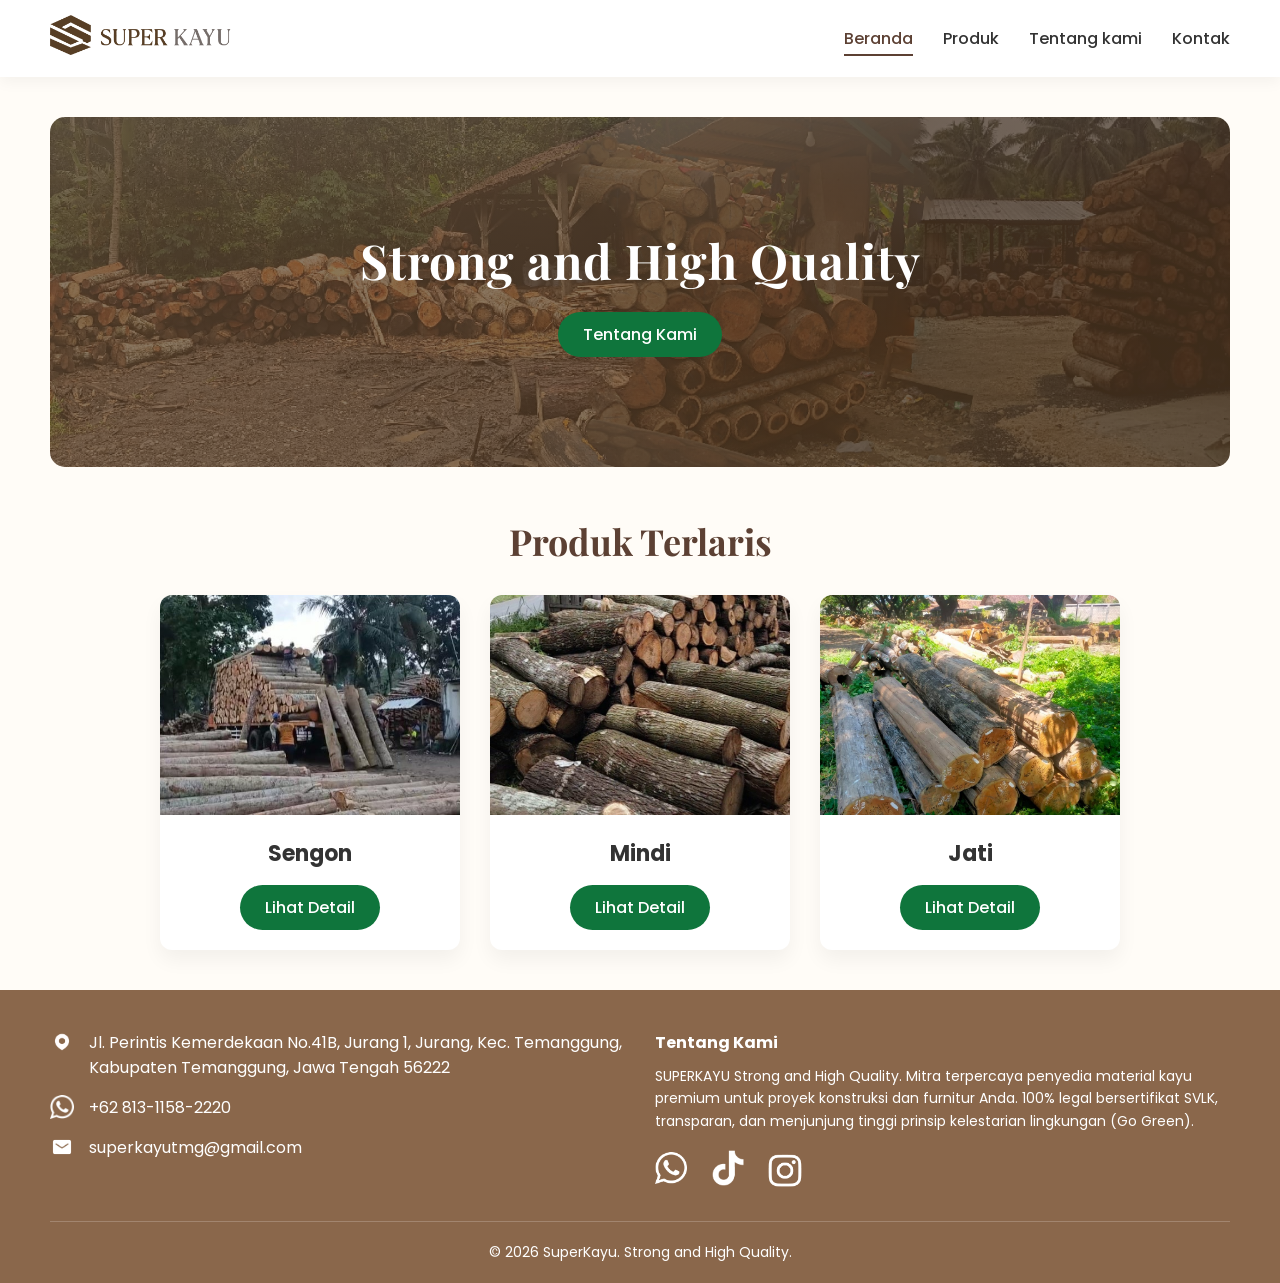
==== index.html @ 5df522ae "Add files via upload" ====
<!DOCTYPE html>
<html lang="id">
<head>
    <meta charset="UTF-8">
    <meta name="viewport" content="width=device-width, initial-scale=1.0">
    <title>SUPERKAYU - Strong and High Quality</title>
    <link rel="stylesheet" href="css/style.css">
</head>
<body>
    
    <header>
        <div class="logo">
            <a href="index.html">
                <img src="assets/logo.png" alt="SUPERKAYU Logo">
            </a>
        </div>
        <nav>
            <a href="index.html" class="active">Beranda</a>
            <a href="produk.html">Produk</a>
            <a href="tentang-kami.html">Tentang kami</a>
            <a href="kontak.html">Kontak</a>
        </nav>
    </header>

    <main>
        <!-- Hero Banner -->
        <section class="hero">
            <h1>Strong and High Quality</h1>
            <a href="tentang-kami.html" class="btn-primary">Tentang Kami</a>
        </section>

        <!-- Produk Terlaris -->
        <h2 class="section-title">Produk Terlaris</h2>
        <section class="product-grid">
            <div class="card">
                <img src="assets/sengon.jpeg" alt="Kayu Sengon">
                <h3>Sengon</h3>
                <!-- REVISI: Mengarahkan langsung ke detail Sengon -->
                <a href="detail.html?id=sengon" class="btn-primary">Lihat Detail</a>
            </div>
            <div class="card">
                <img src="assets/mindi.jpeg" alt="Kayu Mindi">
                <h3>Mindi</h3>
                <!-- REVISI: Mengarahkan langsung ke detail Mindi -->
                <a href="detail.html?id=mindi" class="btn-primary">Lihat Detail</a>
            </div>
            <div class="card">
                <img src="assets/jati.jpeg" alt="Kayu Jati">
                <h3>Jati</h3>
                <!-- REVISI: Mengarahkan langsung ke detail Jati -->
                <a href="detail.html?id=jati" class="btn-primary">Lihat Detail</a>
            </div>
        </section>
    </main>

    <!-- FOOTER AKTIF -->
    <footer>
        <div class="footer-container">
            <div class="footer-left">
                <div class="footer-item">
                    <img src="assets/lokasiputih.png" alt="Lokasi">
                    <a href="https://www.google.com/maps/search/?api=1&query=Jl.+Perintis+Kemerdekaan+No.41B,+Jurang+1,+Jurang,+Kec.+Temanggung,+Kabupaten+Temanggung,+Jawa+Tengah+56222" target="_blank" style="color: white;">
                        <p>Jl. Perintis Kemerdekaan No.41B, Jurang 1, Jurang, Kec. Temanggung,<br>Kabupaten Temanggung, Jawa Tengah 56222</p>
                    </a>
                </div>
                <div class="footer-item">
                    <img src="assets/waputih.png" alt="WhatsApp">
                    <a href="https://wa.me/6281311582220?text=Halo%20Admin%20SUPERKAYU,%20saya%20tertarik%20dengan%20produk%20material%20kayu%20Anda%20dan%20ingin%20berkonsultasi%20lebih%20lanjut." target="_blank" style="color: white;">
                        <p>+62 813-1158-2220</p>
                    </a>
                </div>
                <div class="footer-item">
                    <img src="assets/mailputih.png" alt="Email">
                    <a href="mailto:superkayutmg@gmail.com" style="color: white;">
                        <p>superkayutmg@gmail.com</p>
                    </a>
                </div>
            </div>
            <div class="footer-right">
                <h4>Tentang Kami</h4>
                <p>SUPERKAYU Strong and High Quality. Mitra terpercaya penyedia material kayu premium untuk proyek konstruksi dan furnitur Anda. 100% legal bersertifikat SVLK, transparan, dan menjunjung tinggi prinsip kelestarian lingkungan (Go Green).</p>
                <div class="social-icons">
                    <a href="https://wa.me/6281311582220?text=Halo%20Admin%20SUPERKAYU,%20saya%20tertarik%20dengan%20produk%20material%20kayu%20Anda." target="_blank"><img src="assets/waputih.png" alt="WhatsApp"></a>
                    <a href="https://tiktok.com/@super.kayu" target="_blank"><img src="assets/tiktokputih.png" alt="TikTok"></a>
                    <a href="https://instagram.com/superkayu.tmg" target="_blank"><img src="assets/igputih.png" alt="Instagram"></a>
                </div>
            </div>
        </div>
        <div class="footer-bottom">
            <p>&copy; 2026 SuperKayu. Strong and High Quality.</p>
        </div>
    </footer>

</body>
</html>
---- css/style.css ----
/* Import Font */
@import url('https://fonts.googleapis.com/css2?family=Playfair+Display:ital,wght@0,600;0,700;1,600&family=Poppins:wght@300;400;500;600&display=swap');

/* Variabel Warna SuperKayu */
:root {
    --bg-cream: #FFFCF7; 
    --text-dark: #333333; 
    --text-brown: #5C4033; 
    --primary-green: #0F753C; 
    --primary-green-hover: #0a5229;
    --footer-brown: #8A674B; 
    --footer-text: #FFFFFF;
}

/* Reset & Global */
* {
    margin: 0;
    padding: 0;
    box-sizing: border-box;
}

body {
    font-family: 'Poppins', sans-serif;
    background-color: var(--bg-cream);
    color: var(--text-dark);
    display: flex;
    flex-direction: column;
    min-height: 100vh;
}

h1, h2, h3, h4 {
    font-family: 'Playfair Display', serif;
    color: var(--text-brown);
}

a {
    text-decoration: none;
    transition: all 0.3s ease;
}

/* Header & Navigasi */
header {
    background-color: #FFFFFF;
    padding: 15px 50px;
    display: flex;
    justify-content: space-between;
    align-items: center;
    box-shadow: 0 4px 15px rgba(0,0,0,0.05);
    position: sticky;
    top: 0;
    z-index: 1000;
}

.logo img {
    height: 40px; 
    transition: transform 0.3s ease;
}

.logo img:hover {
    transform: scale(1.05);
}

nav {
    display: flex;
    gap: 30px;
}

nav a {
    color: var(--text-dark);
    font-weight: 500;
    font-size: 16px;
    position: relative;
}

nav a:hover, nav a.active {
    color: var(--text-brown);
}

nav a::after {
    content: '';
    position: absolute;
    width: 0;
    height: 2px;
    bottom: -5px;
    left: 0;
    background-color: var(--text-brown);
    transition: width 0.3s ease;
}

nav a:hover::after, nav a.active::after {
    width: 100%;
}

/* Main Content */
main {
    flex: 1;
    padding: 40px 50px;
}

/* Section Hero (Beranda) */
.hero {
    background: linear-gradient(rgba(87, 62, 37, 0.7), rgba(87, 62, 37, 0.7)), url('../assets/home.png') center/cover no-repeat;
    height: 350px;
    border-radius: 15px;
    display: flex;
    flex-direction: column;
    justify-content: center;
    align-items: center;
    color: white;
    text-align: center;
    margin-bottom: 50px;
}

.hero h1 {
    color: white;
    font-size: 48px;
    margin-bottom: 20px;
    letter-spacing: 1px;
}

/* Button Global */
.btn-primary {
    background-color: var(--primary-green);
    color: white;
    padding: 10px 25px;
    border-radius: 25px;
    font-weight: 500;
    border: none;
    cursor: pointer;
    display: inline-block;
}

.btn-primary:hover {
    background-color: var(--primary-green-hover);
    transform: translateY(-3px);
    box-shadow: 0 5px 15px rgba(15, 117, 60, 0.3);
}

/* Card Produk (Beranda) */
.section-title {
    text-align: center;
    font-size: 36px;
    margin-bottom: 30px;
}

.product-grid {
    display: flex;
    gap: 30px;
    justify-content: center;
    flex-wrap: wrap;
}

.card {
    background: white;
    border-radius: 12px;
    overflow: hidden;
    width: 300px;
    box-shadow: 0 10px 20px rgba(0,0,0,0.05);
    transition: transform 0.3s ease, box-shadow 0.3s ease;
    text-align: center;
    padding-bottom: 20px;
}

.card:hover {
    transform: translateY(-10px);
    box-shadow: 0 15px 30px rgba(0,0,0,0.1);
}

.card img {
    width: 100%;
    height: 220px; 
    object-fit: cover; 
}

.card h3 {
    margin: 15px 0;
    font-size: 22px;
    font-family: 'Poppins', sans-serif;
    color: var(--text-dark);
}

/* Footer Aktif */
footer {
    background-color: var(--footer-brown);
    color: var(--footer-text);
    padding: 40px 50px 20px;
    margin-top: auto;
}

.footer-container {
    display: flex;
    justify-content: space-between;
    flex-wrap: wrap;
    gap: 30px;
    margin-bottom: 30px;
}

.footer-left {
    flex: 1;
    min-width: 300px;
}

.footer-item {
    display: flex;
    align-items: flex-start;
    gap: 15px;
    margin-bottom: 15px;
}

.footer-item img {
    width: 24px;
    height: 24px;
    object-fit: contain;
}

.footer-right {
    flex: 1;
    min-width: 300px;
}

.footer-right h4 {
    color: white;
    margin-bottom: 10px;
    font-family: 'Poppins', sans-serif;
    font-size: 16px;
}

.footer-right p {
    font-size: 14px;
    line-height: 1.6;
    margin-bottom: 20px;
}

.social-icons {
    display: flex;
    gap: 18px; 
    align-items: center; 
}

.social-icons img {
    height: 32px; 
    width: auto; 
    object-fit: contain;
    transition: transform 0.3s ease;
}

.social-icons img[alt="TikTok"] {
    transform: scale(1.25); 
}

.social-icons img[alt="Instagram"] {
    transform: scale(1.15); 
}

.social-icons a:hover img {
    transform: translateY(-5px);
}

.social-icons a:hover img[alt="TikTok"] {
    transform: scale(1.25) translateY(-5px);
}

.social-icons a:hover img[alt="Instagram"] {
    transform: scale(1.15) translateY(-5px);
}

.footer-bottom {
    text-align: center;
    border-top: 1px solid rgba(255,255,255,0.2);
    padding-top: 20px;
    font-size: 14px;
}

/* ===============================
   CSS HALAMAN TENTANG KAMI
   =============================== */
.about-container {
    background-color: white;
    padding: 50px;
    border-radius: 15px;
    box-shadow: 0 10px 30px rgba(0,0,0,0.03);
    max-width: 900px;
    margin: 0 auto;
}
.about-title {
    text-align: center;
    font-size: 36px;
    margin-bottom: 40px;
}
.about-quote {
    font-size: 32px;
    text-align: center;
    font-style: italic;
    color: var(--text-brown);
    margin-bottom: 30px;
}
.about-content p {
    margin-bottom: 20px;
    line-height: 1.8;
}
.about-list {
    margin-left: 20px;
    margin-bottom: 20px;
}
.about-list li {
    margin-bottom: 10px;
    line-height: 1.8;
}
.about-list strong {
    color: var(--text-brown);
}

/* ===============================
   CSS HALAMAN KONTAK (INTERAKTIF)
   =============================== */
.contact-container {
    background-color: white;
    padding: 50px;
    border-radius: 15px;
    box-shadow: 0 10px 30px rgba(0,0,0,0.03);
    max-width: 900px;
    margin: 0 auto;
}
.contact-subtitle {
    font-size: 28px;
    color: var(--text-brown);
    margin-bottom: 15px;
    font-family: 'Playfair Display', serif;
}
.contact-desc {
    margin-bottom: 30px;
    line-height: 1.6;
}
.contact-info-group {
    margin-bottom: 10px;
}
.contact-info-group h4 {
    font-family: 'Poppins', sans-serif;
    font-size: 16px;
    font-weight: 600;
    margin-bottom: 15px;
    color: var(--text-dark);
}
.contact-interactive {
    display: flex;
    align-items: center; 
    gap: 15px;
    margin-bottom: 10px;
    text-decoration: none;
    color: var(--text-dark);
    transition: all 0.3s ease;
    padding: 12px 15px;
    border-radius: 10px; 
    margin-left: -15px; 
}
.contact-interactive:hover {
    background-color: rgba(138, 103, 75, 0.08); 
    transform: translateX(10px); 
    color: var(--text-brown); 
}
.contact-interactive img {
    width: 26px; 
    height: 26px;
    object-fit: contain;
    transition: transform 0.3s ease;
}
.contact-interactive:hover img {
    transform: scale(1.2) rotate(8deg); 
}
.contact-item-text {
    font-size: 15px;
    line-height: 1.5;
}

/* ===============================
   CSS HALAMAN PRODUK & PAGINASI
   =============================== */
.product-list-container {
    display: flex;
    flex-direction: column;
    gap: 20px;
    max-width: 900px;
    margin: 0 auto;
}
.product-list-card {
    display: flex;
    background: white;
    border-radius: 12px;
    overflow: hidden;
    box-shadow: 0 5px 15px rgba(0,0,0,0.05);
    transition: transform 0.3s ease;
}
.product-list-card:hover {
    transform: translateY(-5px);
}
.product-list-img {
    width: 300px;
    height: 220px;
    object-fit: cover;
}
.product-list-info {
    padding: 25px;
    display: flex;
    flex-direction: column;
    justify-content: center;
    flex: 1;
}
.product-list-info h3 {
    margin-bottom: 10px;
    font-size: 22px;
    font-family: 'Poppins', sans-serif;
    color: var(--text-dark);
    font-weight: 600;
}
.product-list-info p {
    font-size: 14px;
    margin-bottom: 20px;
    line-height: 1.6;
}
.product-list-info .btn-primary {
    align-self: center;
}
.pagination {
    display: flex;
    justify-content: center;
    gap: 10px;
    margin-top: 40px;
}
.pagination button {
    background-color: #E0E0E0;
    color: var(--text-dark);
    border: none;
    padding: 8px 16px;
    border-radius: 5px;
    cursor: pointer;
    font-family: 'Poppins', sans-serif;
    font-weight: 600;
    transition: all 0.3s ease;
}
.pagination button.active {
    background-color: var(--text-brown);
    color: white;
}
.pagination button:hover:not(.active) {
    background-color: #d1d1d1;
}

/* ===============================
   CSS HALAMAN DETAIL PRODUK
   =============================== */
.detail-page-title {
    text-align: center;
    font-size: 42px;
    margin-bottom: 30px;
    /* REVISI: Mengubah font ke Poppins, menebalkan, dan menjadikannya hitam */
    font-family: 'Poppins', sans-serif; 
    color: var(--text-dark); 
    font-weight: 600;
}
.detail-container {
    background-color: white;
    padding: 40px;
    border-radius: 15px;
    box-shadow: 0 10px 30px rgba(0,0,0,0.03);
    max-width: 800px;
    margin: 0 auto;
}
.detail-img-container {
    text-align: center;
    margin-bottom: 30px;
}
.detail-img-container img {
    width: 300px; 
    height: 220px; 
    object-fit: cover;
    border-radius: 12px;
}
.detail-section {
    margin-bottom: 25px;
}
.detail-section h4 {
    font-family: 'Poppins', sans-serif;
    font-size: 18px;
    font-weight: 600;
    color: var(--text-dark);
    margin-bottom: 8px;
}
.detail-section p {
    font-size: 15px;
    line-height: 1.6;
    color: var(--text-dark);
}
.detail-action {
    text-align: center;
    margin-top: 40px;
}
.detail-action .btn-primary {
    padding: 12px 40px;
    font-size: 16px;
}

/* Responsive */
@media (max-width: 768px) {
    header {
        flex-direction: column;
        gap: 15px;
    }
    nav {
        flex-wrap: wrap;
        justify-content: center;
    }
    main {
        padding: 20px;
    }
    .hero h1 {
        font-size: 32px;
    }
    .footer-container {
        flex-direction: column;
    }
    .product-list-card {
        flex-direction: column;
    }
    .product-list-img {
        width: 100%;
        height: 200px;
    }
}
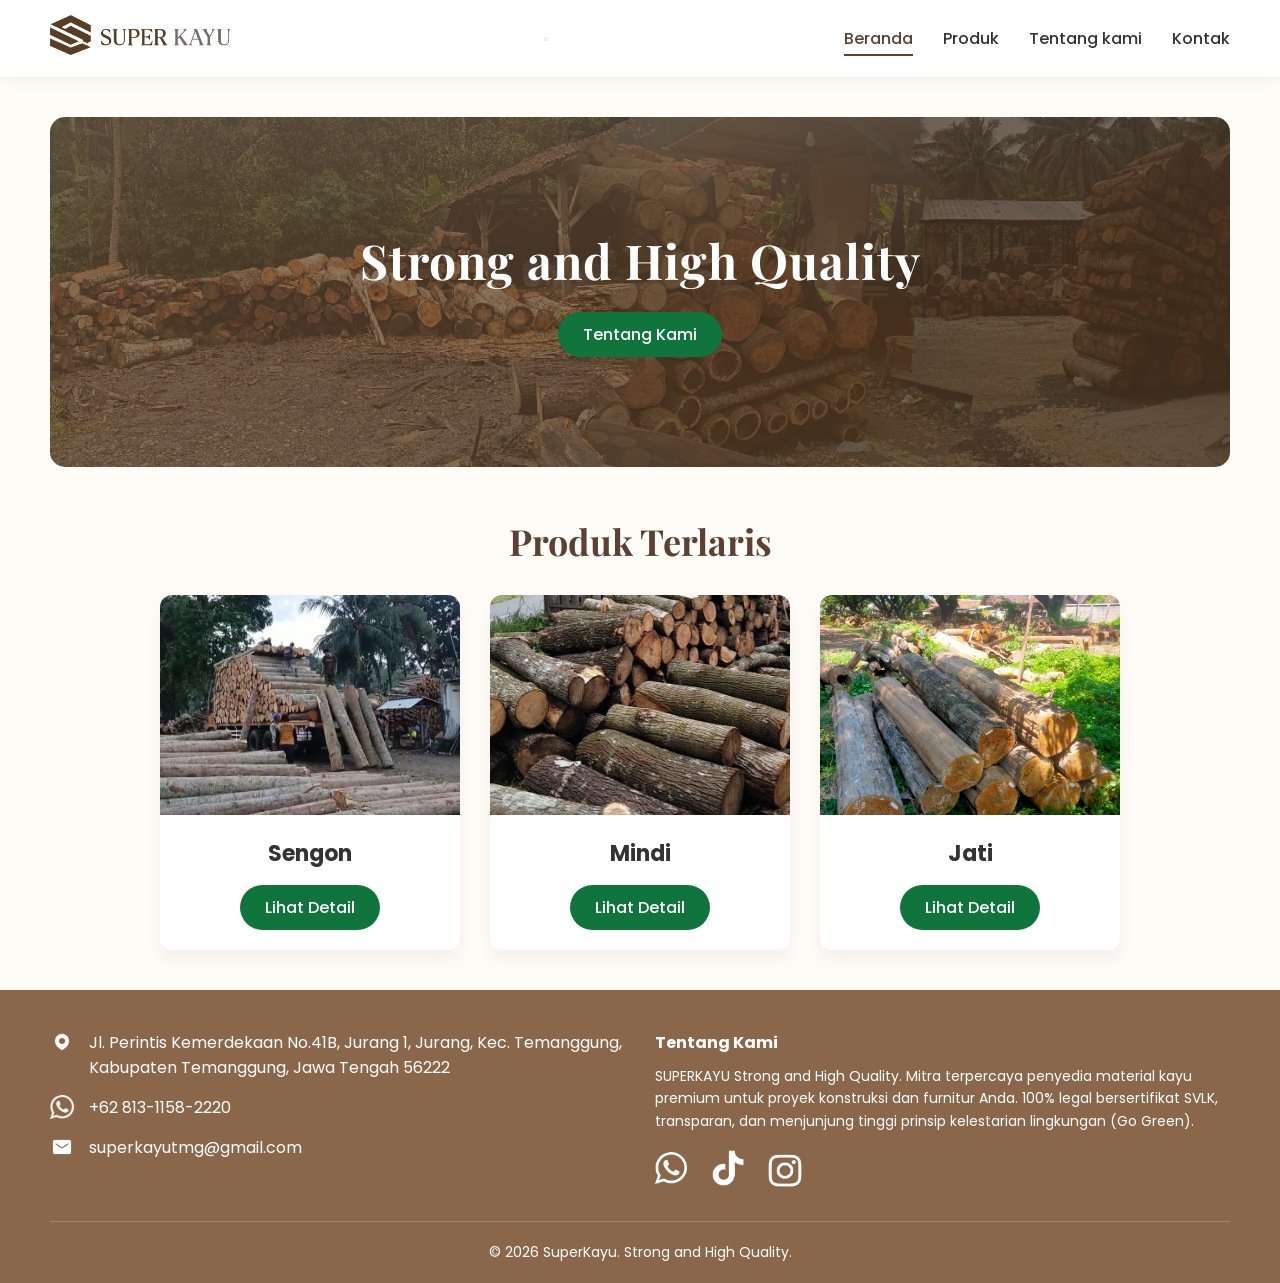
==== commit 5f7c02d7: "Add files via upload" ====
--- a/index.html
+++ b/index.html
@@ -4,6 +4,7 @@
     <meta charset="UTF-8">
     <meta name="viewport" content="width=device-width, initial-scale=1.0">
     <title>SUPERKAYU - Strong and High Quality</title>
+    <link rel="icon" type="image/png" href="assets/favicon.png">
     <link rel="stylesheet" href="css/style.css">
 </head>
 <body>
@@ -14,7 +15,14 @@
                 <img src="assets/logo.png" alt="SUPERKAYU Logo">
             </a>
         </div>
-        <nav>
+        
+        <button class="menu-toggle" id="mobile-menu-btn" aria-label="Buka Menu">
+            <span class="bar"></span>
+            <span class="bar"></span>
+            <span class="bar"></span>
+        </button>
+
+        <nav id="nav-links">
             <a href="index.html" class="active">Beranda</a>
             <a href="produk.html">Produk</a>
             <a href="tentang-kami.html">Tentang kami</a>
@@ -23,37 +31,31 @@
     </header>
 
     <main>
-        <!-- Hero Banner -->
         <section class="hero">
             <h1>Strong and High Quality</h1>
             <a href="tentang-kami.html" class="btn-primary">Tentang Kami</a>
         </section>
 
-        <!-- Produk Terlaris -->
         <h2 class="section-title">Produk Terlaris</h2>
         <section class="product-grid">
             <div class="card">
                 <img src="assets/sengon.jpeg" alt="Kayu Sengon">
                 <h3>Sengon</h3>
-                <!-- REVISI: Mengarahkan langsung ke detail Sengon -->
                 <a href="detail.html?id=sengon" class="btn-primary">Lihat Detail</a>
             </div>
             <div class="card">
                 <img src="assets/mindi.jpeg" alt="Kayu Mindi">
                 <h3>Mindi</h3>
-                <!-- REVISI: Mengarahkan langsung ke detail Mindi -->
                 <a href="detail.html?id=mindi" class="btn-primary">Lihat Detail</a>
             </div>
             <div class="card">
                 <img src="assets/jati.jpeg" alt="Kayu Jati">
                 <h3>Jati</h3>
-                <!-- REVISI: Mengarahkan langsung ke detail Jati -->
                 <a href="detail.html?id=jati" class="btn-primary">Lihat Detail</a>
             </div>
         </section>
     </main>
 
-    <!-- FOOTER AKTIF -->
     <footer>
         <div class="footer-container">
             <div class="footer-left">
@@ -87,9 +89,17 @@
             </div>
         </div>
         <div class="footer-bottom">
-            <p>&copy; 2026 SuperKayu. Strong and High Quality.</p>
+            <p>© 2026 SuperKayu. Strong and High Quality.</p>
         </div>
     </footer>
 
+    <script>
+        const menuBtn = document.getElementById('mobile-menu-btn');
+        const navLinks = document.getElementById('nav-links');
+
+        menuBtn.addEventListener('click', () => {
+            navLinks.classList.toggle('active');
+        });
+    </script>
 </body>
 </html>
--- a/css/style.css
+++ b/css/style.css
@@ -504,10 +504,26 @@
     header {
         flex-direction: column;
         gap: 15px;
+        padding: 15px 20px; /* Menyesuaikan jarak pinggir untuk HP */
+        align-items: center; 
     }
     nav {
-        flex-wrap: wrap;
-        justify-content: center;
+        width: 100%;
+        display: flex;
+        flex-wrap: nowrap; /* Mencegah menu turun ke baris bawah */
+        overflow-x: auto; /* Mengaktifkan fitur scroll/swipe mendatar */
+        justify-content: flex-start; /* Memulai menu dari kiri */
+        gap: 25px; /* Jarak antar menu */
+        padding-bottom: 5px; 
+        -webkit-overflow-scrolling: touch; /* Membuat swipe lebih mulus di iOS/Android */
+        scrollbar-width: none; /* Menyembunyikan scrollbar di Firefox */
+    }
+    /* Menyembunyikan scrollbar di Chrome, Safari, Edge agar UI lebih bersih */
+    nav::-webkit-scrollbar {
+        display: none; 
+    }
+    nav a {
+        white-space: nowrap; /* Mencegah teks terpotong */
     }
     main {
         padding: 20px;
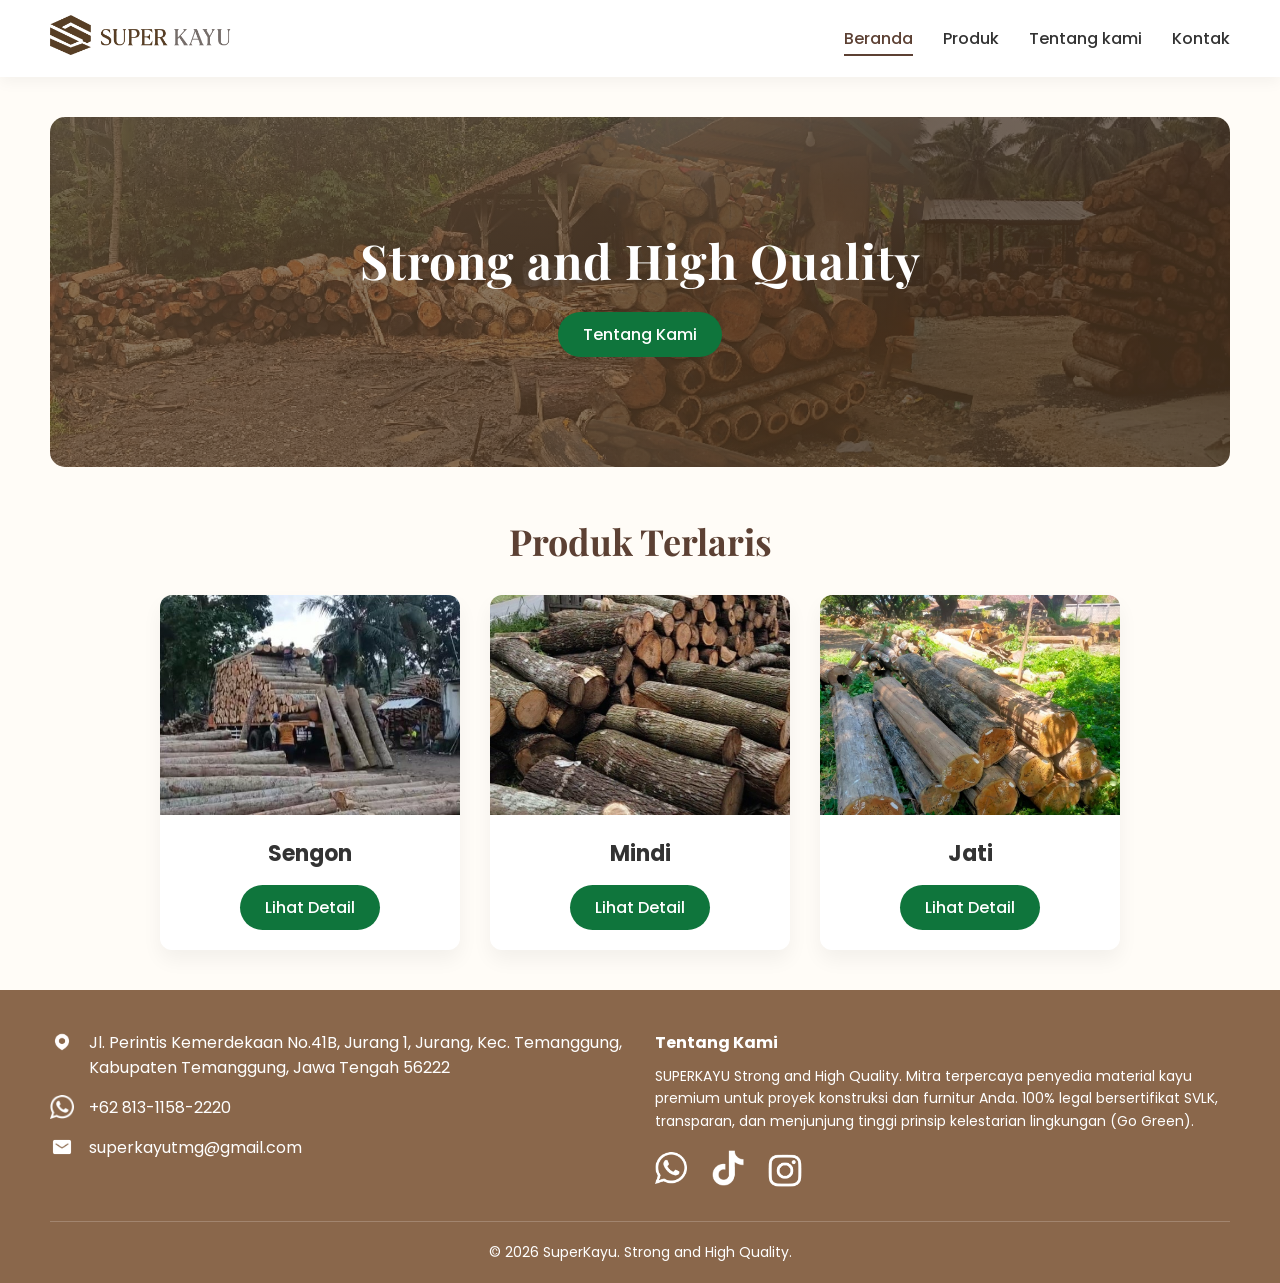
==== commit 762401fb: "Add files via upload" ====
--- a/index.html
+++ b/index.html
@@ -31,24 +31,26 @@
     </header>
 
     <main>
+        <!-- Hero Banner -->
         <section class="hero">
             <h1>Strong and High Quality</h1>
             <a href="tentang-kami.html" class="btn-primary">Tentang Kami</a>
         </section>
 
-        <h2 class="section-title">Produk Terlaris</h2>
+        <!-- Produk Terlaris -->
+        <h2 class="section-title reveal">Produk Terlaris</h2>
         <section class="product-grid">
-            <div class="card">
+            <div class="card reveal">
                 <img src="assets/sengon.jpeg" alt="Kayu Sengon">
                 <h3>Sengon</h3>
                 <a href="detail.html?id=sengon" class="btn-primary">Lihat Detail</a>
             </div>
-            <div class="card">
+            <div class="card reveal">
                 <img src="assets/mindi.jpeg" alt="Kayu Mindi">
                 <h3>Mindi</h3>
                 <a href="detail.html?id=mindi" class="btn-primary">Lihat Detail</a>
             </div>
-            <div class="card">
+            <div class="card reveal">
                 <img src="assets/jati.jpeg" alt="Kayu Jati">
                 <h3>Jati</h3>
                 <a href="detail.html?id=jati" class="btn-primary">Lihat Detail</a>
@@ -56,6 +58,7 @@
         </section>
     </main>
 
+    <!-- FOOTER AKTIF -->
     <footer>
         <div class="footer-container">
             <div class="footer-left">
@@ -93,13 +96,7 @@
         </div>
     </footer>
 
-    <script>
-        const menuBtn = document.getElementById('mobile-menu-btn');
-        const navLinks = document.getElementById('nav-links');
-
-        menuBtn.addEventListener('click', () => {
-            navLinks.classList.toggle('active');
-        });
-    </script>
+    <!-- Scripts -->
+    <script src="js/site-interactions.js"></script>
 </body>
 </html>
--- a/css/style.css
+++ b/css/style.css
@@ -91,10 +91,16 @@
     width: 100%;
 }
 
+/* Sembunyikan Tombol Menu di Desktop */
+.menu-toggle {
+    display: none; 
+}
+
 /* Main Content */
 main {
     flex: 1;
     padding: 40px 50px;
+    overflow-x: hidden; /* Mencegah scroll menyamping saat animasi berjalan */
 }
 
 /* Section Hero (Beranda) */
@@ -452,7 +458,6 @@
     text-align: center;
     font-size: 42px;
     margin-bottom: 30px;
-    /* REVISI: Mengubah font ke Poppins, menebalkan, dan menjadikannya hitam */
     font-family: 'Poppins', sans-serif; 
     color: var(--text-dark); 
     font-weight: 600;
@@ -499,32 +504,109 @@
     font-size: 16px;
 }
 
-/* Responsive */
+/* ===============================
+   RESPONSIVE MOBILE (Hamburger Menu)
+   =============================== */
 @media (max-width: 768px) {
     header {
+        padding: 15px 20px; 
+        flex-direction: row; 
+        justify-content: space-between;
+        align-items: center; 
+    }
+    
+    .logo img {
+        height: 35px; 
+    }
+
+    /* CSS Pure Hamburger Button */
+    .menu-toggle {
+        display: flex; 
         flex-direction: column;
-        gap: 15px;
-        padding: 15px 20px; /* Menyesuaikan jarak pinggir untuk HP */
-        align-items: center; 
-    }
+        justify-content: space-between;
+        width: 30px;
+        height: 21px;
+        background: transparent;
+        border: none;
+        cursor: pointer;
+        padding: 0;
+        z-index: 1001; 
+    }
+
+    .menu-toggle .bar {
+        height: 3px;
+        width: 100%;
+        background-color: #333; 
+        border-radius: 2px;
+        transition: all 0.3s ease; 
+    }
+
+    /* Dropdown Navigation */
     nav {
+        display: flex; 
+        flex-direction: column; 
+        position: absolute; 
+        top: 100%; 
+        left: 0;
         width: 100%;
-        display: flex;
-        flex-wrap: nowrap; /* Mencegah menu turun ke baris bawah */
-        overflow-x: auto; /* Mengaktifkan fitur scroll/swipe mendatar */
-        justify-content: flex-start; /* Memulai menu dari kiri */
-        gap: 25px; /* Jarak antar menu */
-        padding-bottom: 5px; 
-        -webkit-overflow-scrolling: touch; /* Membuat swipe lebih mulus di iOS/Android */
-        scrollbar-width: none; /* Menyembunyikan scrollbar di Firefox */
-    }
-    /* Menyembunyikan scrollbar di Chrome, Safari, Edge agar UI lebih bersih */
-    nav::-webkit-scrollbar {
-        display: none; 
-    }
+        background-color: rgba(255, 255, 255, 0.98); 
+        padding: 0 20px;
+        box-shadow: 0 10px 15px rgba(0,0,0,0.05); 
+        border-top: 1px solid #eee;
+        
+        /* Premium dropdown animation */
+        max-height: 0;
+        opacity: 0;
+        overflow: hidden;
+        visibility: hidden;
+        transform: translateY(-10px);
+        transition: max-height 0.4s cubic-bezier(0.16, 1, 0.3, 1), 
+                    opacity 0.3s ease, 
+                    transform 0.4s cubic-bezier(0.16, 1, 0.3, 1), 
+                    visibility 0.4s,
+                    padding 0.4s cubic-bezier(0.16, 1, 0.3, 1);
+    }
+
+    nav.active {
+        max-height: 350px;
+        opacity: 1;
+        visibility: visible;
+        transform: translateY(0);
+        padding: 10px 20px;
+    }
+
     nav a {
-        white-space: nowrap; /* Mencegah teks terpotong */
-    }
+        width: 100%;
+        text-align: center; 
+        padding: 15px 0;
+        margin: 0;
+        border-bottom: 1px solid #f9f9f9; 
+        
+        /* Fade and slide animation for links inside active dropdown */
+        opacity: 0;
+        transform: translateY(-10px);
+        transition: opacity 0.3s ease, transform 0.3s ease;
+    }
+
+    nav.active a {
+        opacity: 1;
+        transform: translateY(0);
+    }
+
+    /* Staggered delay for each menu item to look extremely premium */
+    nav.active a:nth-child(1) { transition-delay: 0.08s; }
+    nav.active a:nth-child(2) { transition-delay: 0.14s; }
+    nav.active a:nth-child(3) { transition-delay: 0.2s; }
+    nav.active a:nth-child(4) { transition-delay: 0.26s; }
+
+    nav a:last-child {
+        border-bottom: none; 
+    }
+
+    nav a::after {
+        display: none !important; 
+    }
+
     main {
         padding: 20px;
     }
@@ -541,4 +623,105 @@
         width: 100%;
         height: 200px;
     }
+}
+
+/* =========================================
+   ANIMASI & TRANSISI MODERN
+   ========================================= */
+
+/* 1. Animasi saat halaman pertama dibuka (Hero Section) */
+@keyframes fadeInUp {
+    from {
+        opacity: 0;
+        transform: translateY(40px);
+    }
+    to {
+        opacity: 1;
+        transform: translateY(0);
+    }
+}
+
+.hero h1 {
+    opacity: 0;
+    animation: fadeInUp 1s ease-out 0.2s forwards;
+}
+
+.hero .btn-primary {
+    opacity: 0;
+    animation: fadeInUp 1s ease-out 0.6s forwards;
+}
+
+/* 2. Efek Scroll Reveal */
+.reveal {
+    opacity: 0;
+    transform: translateY(40px);
+    transition: all 0.8s ease-out;
+}
+
+.reveal.active {
+    opacity: 1;
+    transform: translateY(0);
+}
+
+/* 3. Efek Zoom Halus pada Gambar Produk */
+.card img, .product-list-img, .detail-img-container img {
+    transition: transform 0.5s ease;
+}
+
+.card:hover img, .product-list-card:hover .product-list-img, .detail-img-container:hover img {
+    transform: scale(1.08);
+}
+
+/* =========================================
+   ANIMASI HAMBURGER MENU
+   ========================================= */
+.menu-toggle.active .bar:nth-child(1) {
+    transform: rotate(45deg) translate(5px, 5px);
+}
+.menu-toggle.active .bar:nth-child(2) {
+    opacity: 0;
+}
+.menu-toggle.active .bar:nth-child(3) {
+    transform: rotate(-45deg) translate(6px, -6px);
+}
+
+/* =========================================
+   STYLE ELEMEN INTERAKTIF (Diinjeksi via JS)
+   ========================================= */
+#backToTop {
+    position: fixed;
+    bottom: 30px;
+    right: 30px;
+    display: none;
+    z-index: 1000;
+    padding: 12px 20px;
+    font-size: 14px;
+    box-shadow: 0 5px 15px rgba(0,0,0,0.2);
+}
+#scrollProgress {
+    position: fixed;
+    top: 0;
+    left: 0;
+    height: 4px;
+    background: var(--primary-green);
+    width: 0;
+    z-index: 9999;
+    transition: width 0.1s ease-out;
+}
+#productSearch {
+    display: block;
+    margin: 0 auto 30px auto;
+    padding: 12px 20px;
+    width: 100%;
+    max-width: 400px;
+    border: 1px solid #ccc;
+    border-radius: 25px;
+    font-family: 'Poppins', sans-serif;
+    font-size: 15px;
+    outline: none;
+    transition: border-color 0.3s ease, box-shadow 0.3s ease;
+}
+#productSearch:focus {
+    border-color: var(--primary-green);
+    box-shadow: 0 0 8px rgba(15, 117, 60, 0.2);
 }
